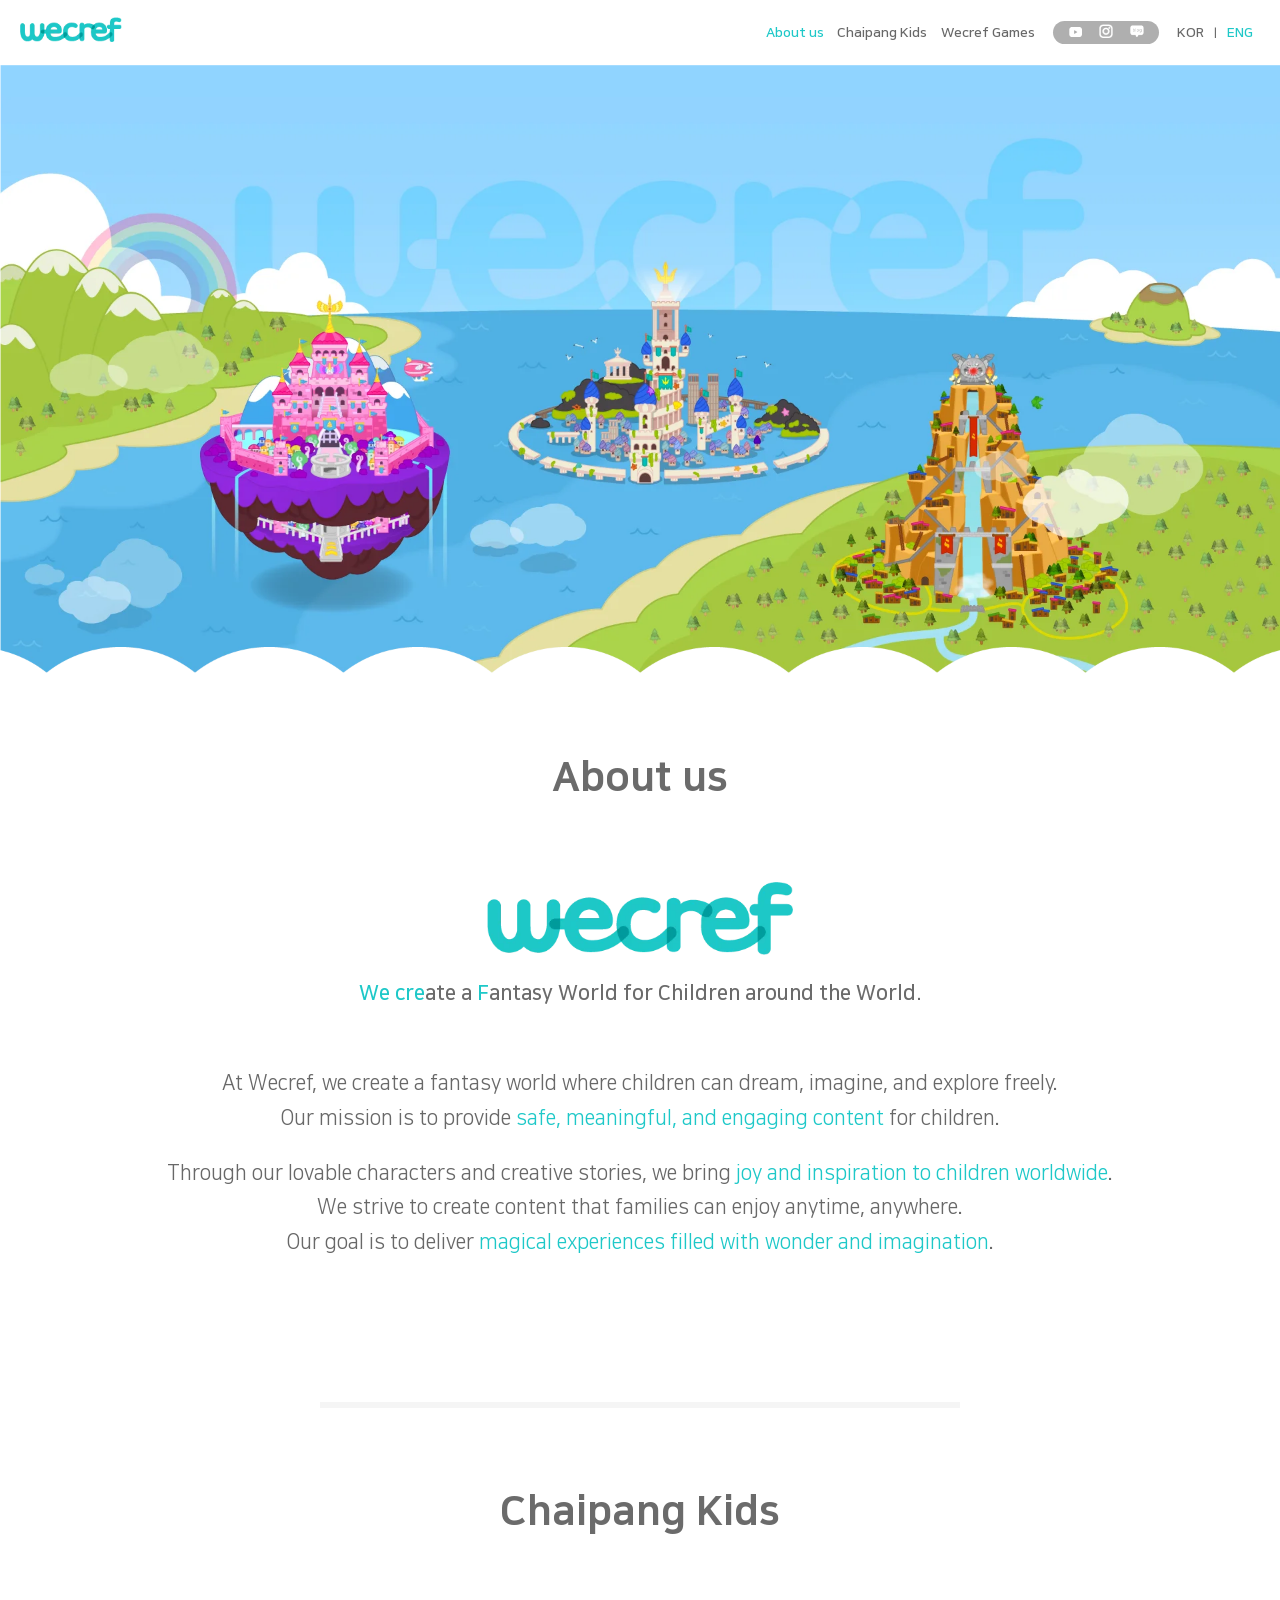
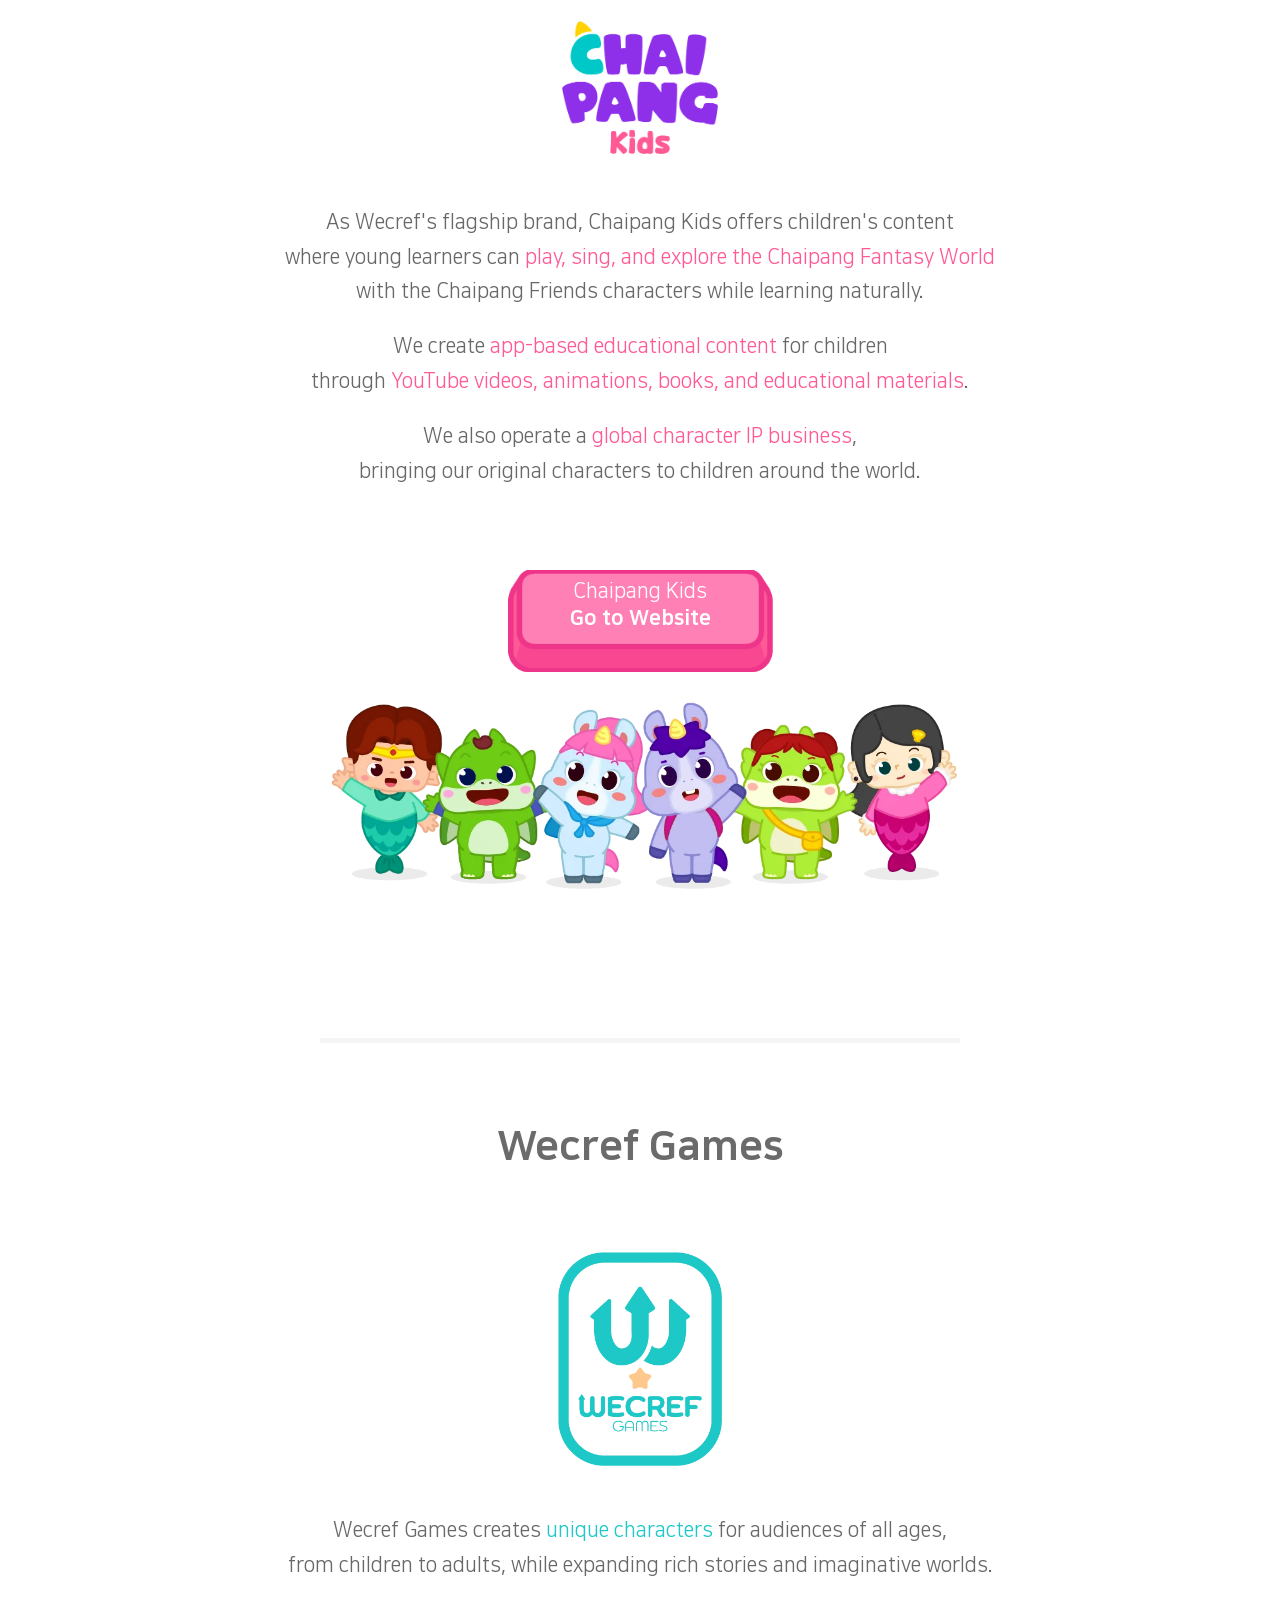
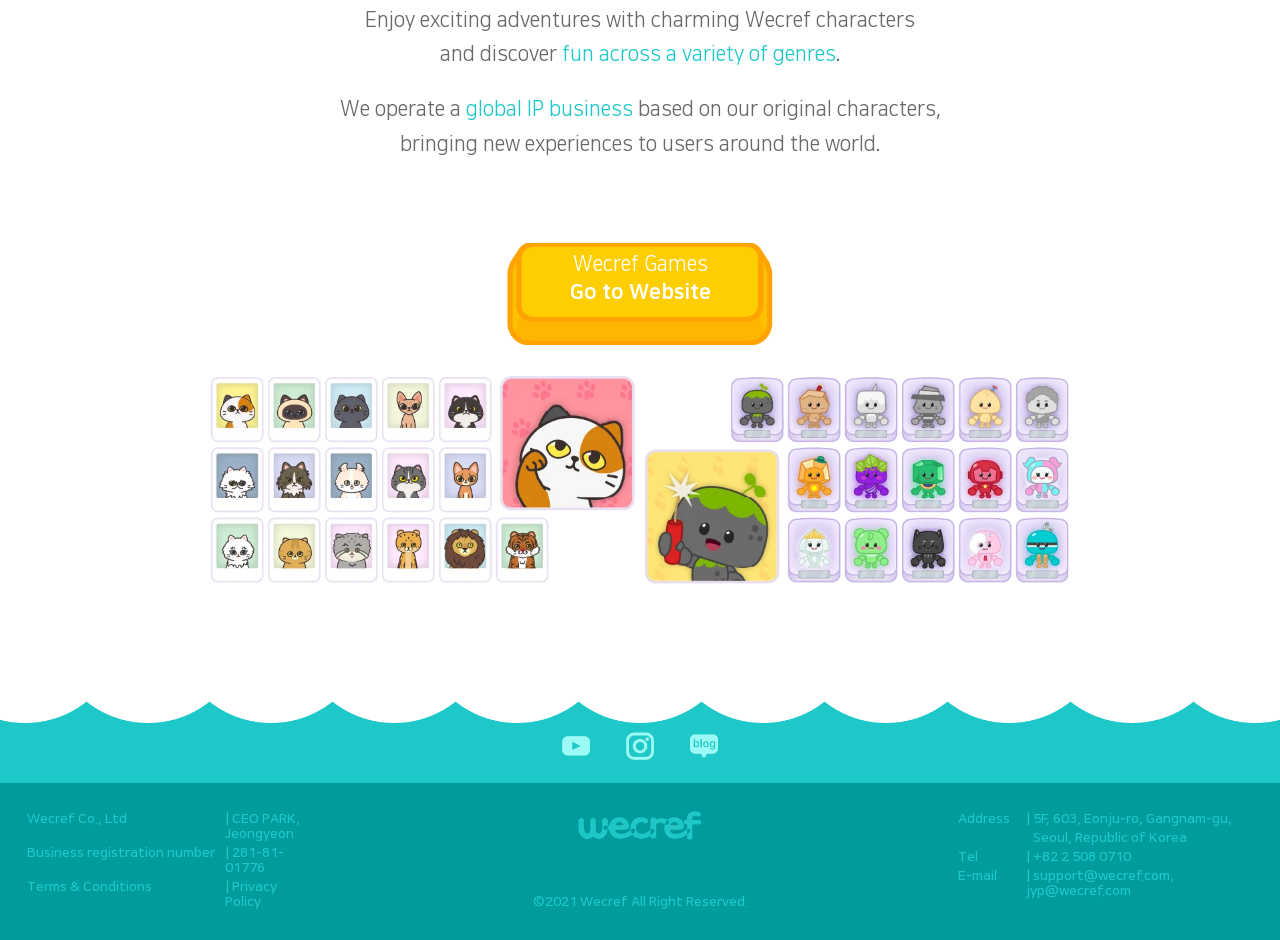
==== index.html @ ae966ffa "초기 설정: Web_Wecref 베이스 프로젝트 복사 (신규 git 저장소)" ====
<html lang="en">
<head>
    <meta charset="UTF-8">
    <meta http-equiv="X-UA-Compatible" content="IE=edge">
    <meta name="viewport" content="width=device-width, initial-scale=1.0">
    <title></title>
    <script type="module">
      import { isKorea } from './shared/Language.js';
      isKorea() ? window.location.replace("kr_index.html") : window.location.replace("en_index.html");
    </script>
</head>
<body>
</body>
</html>
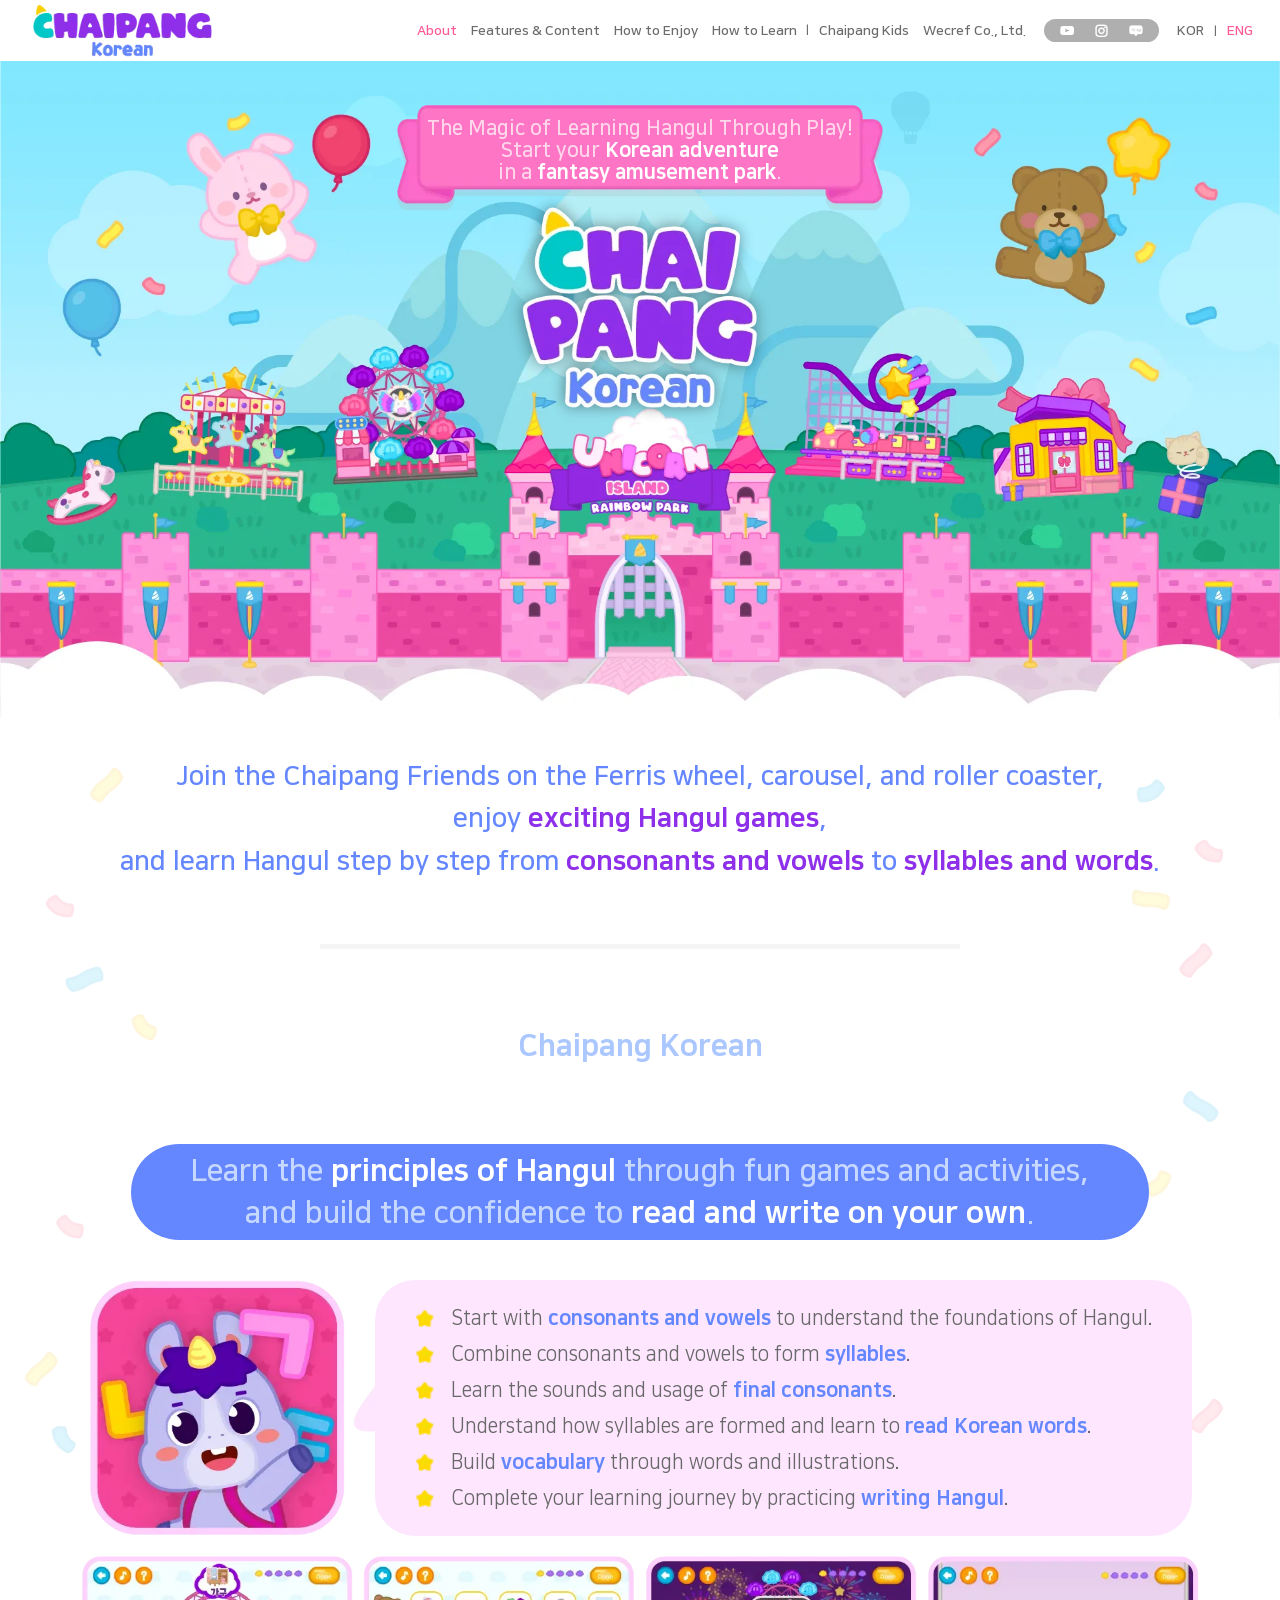
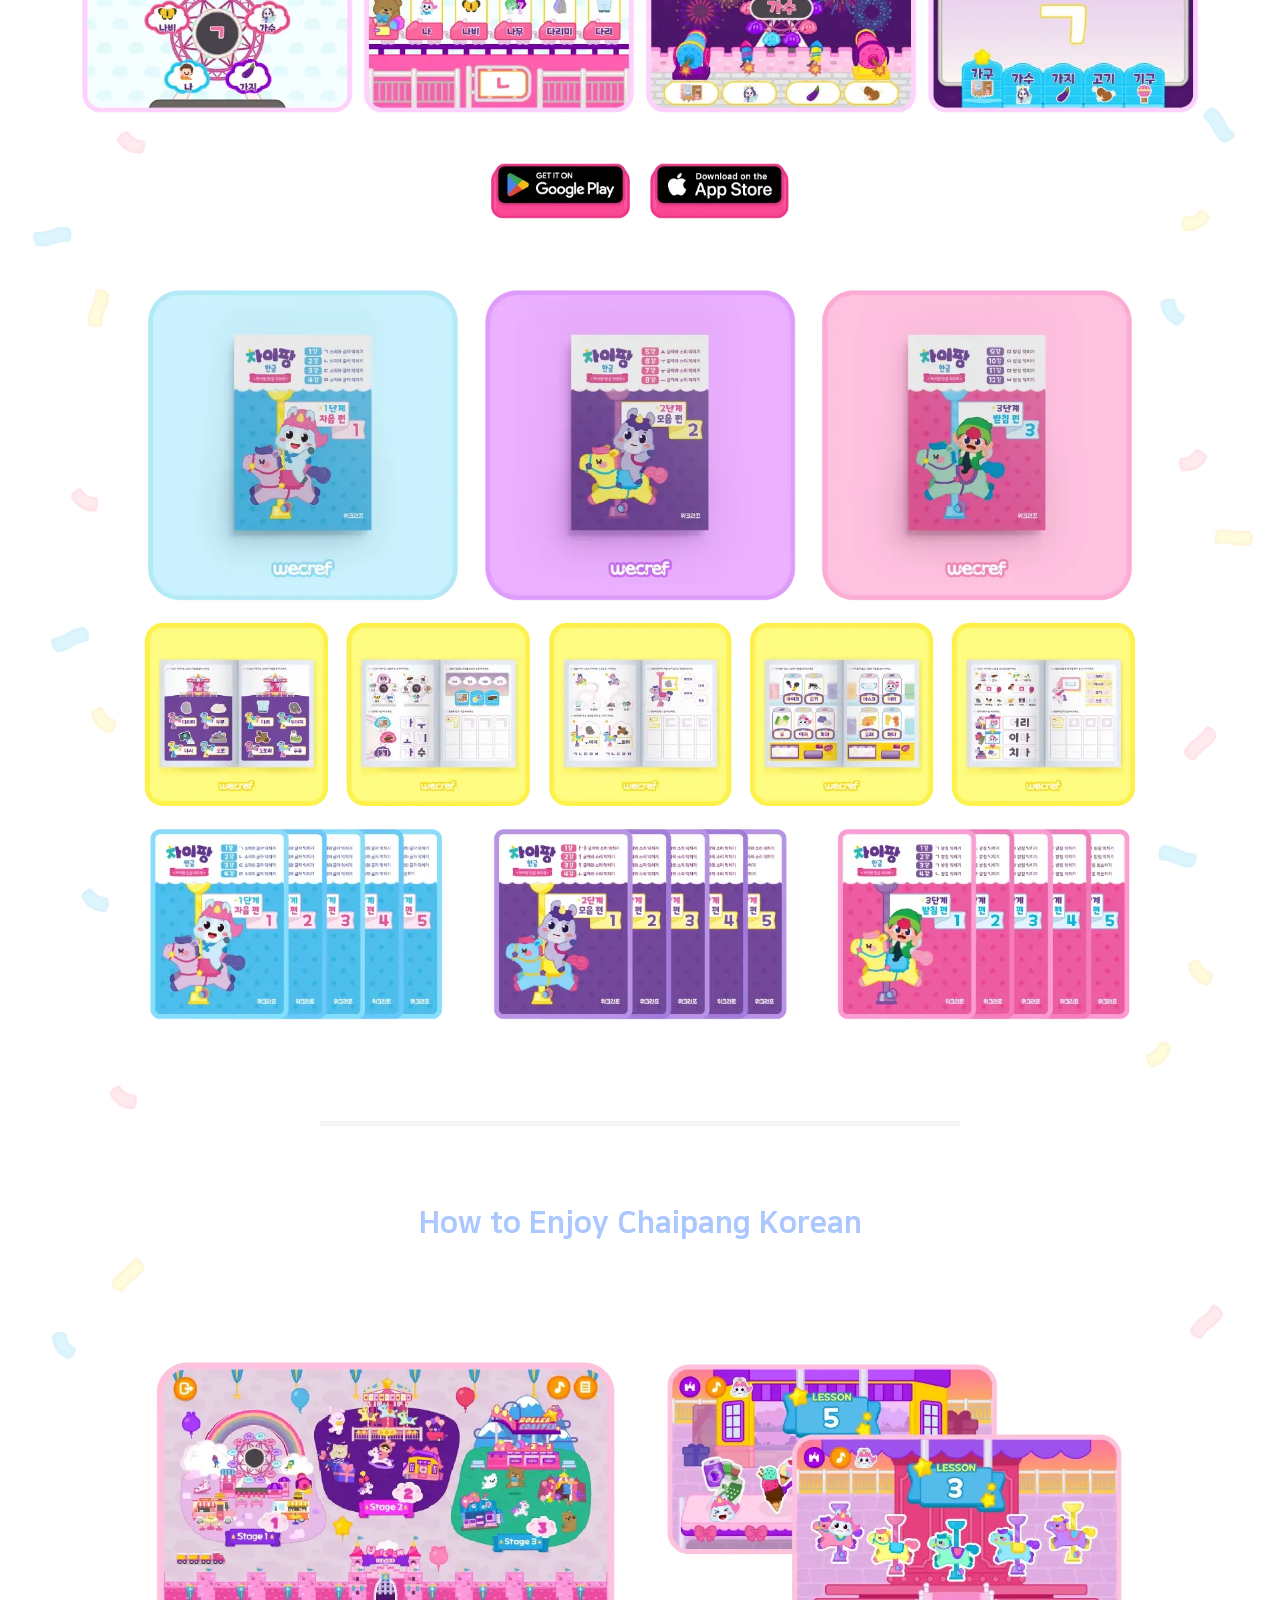
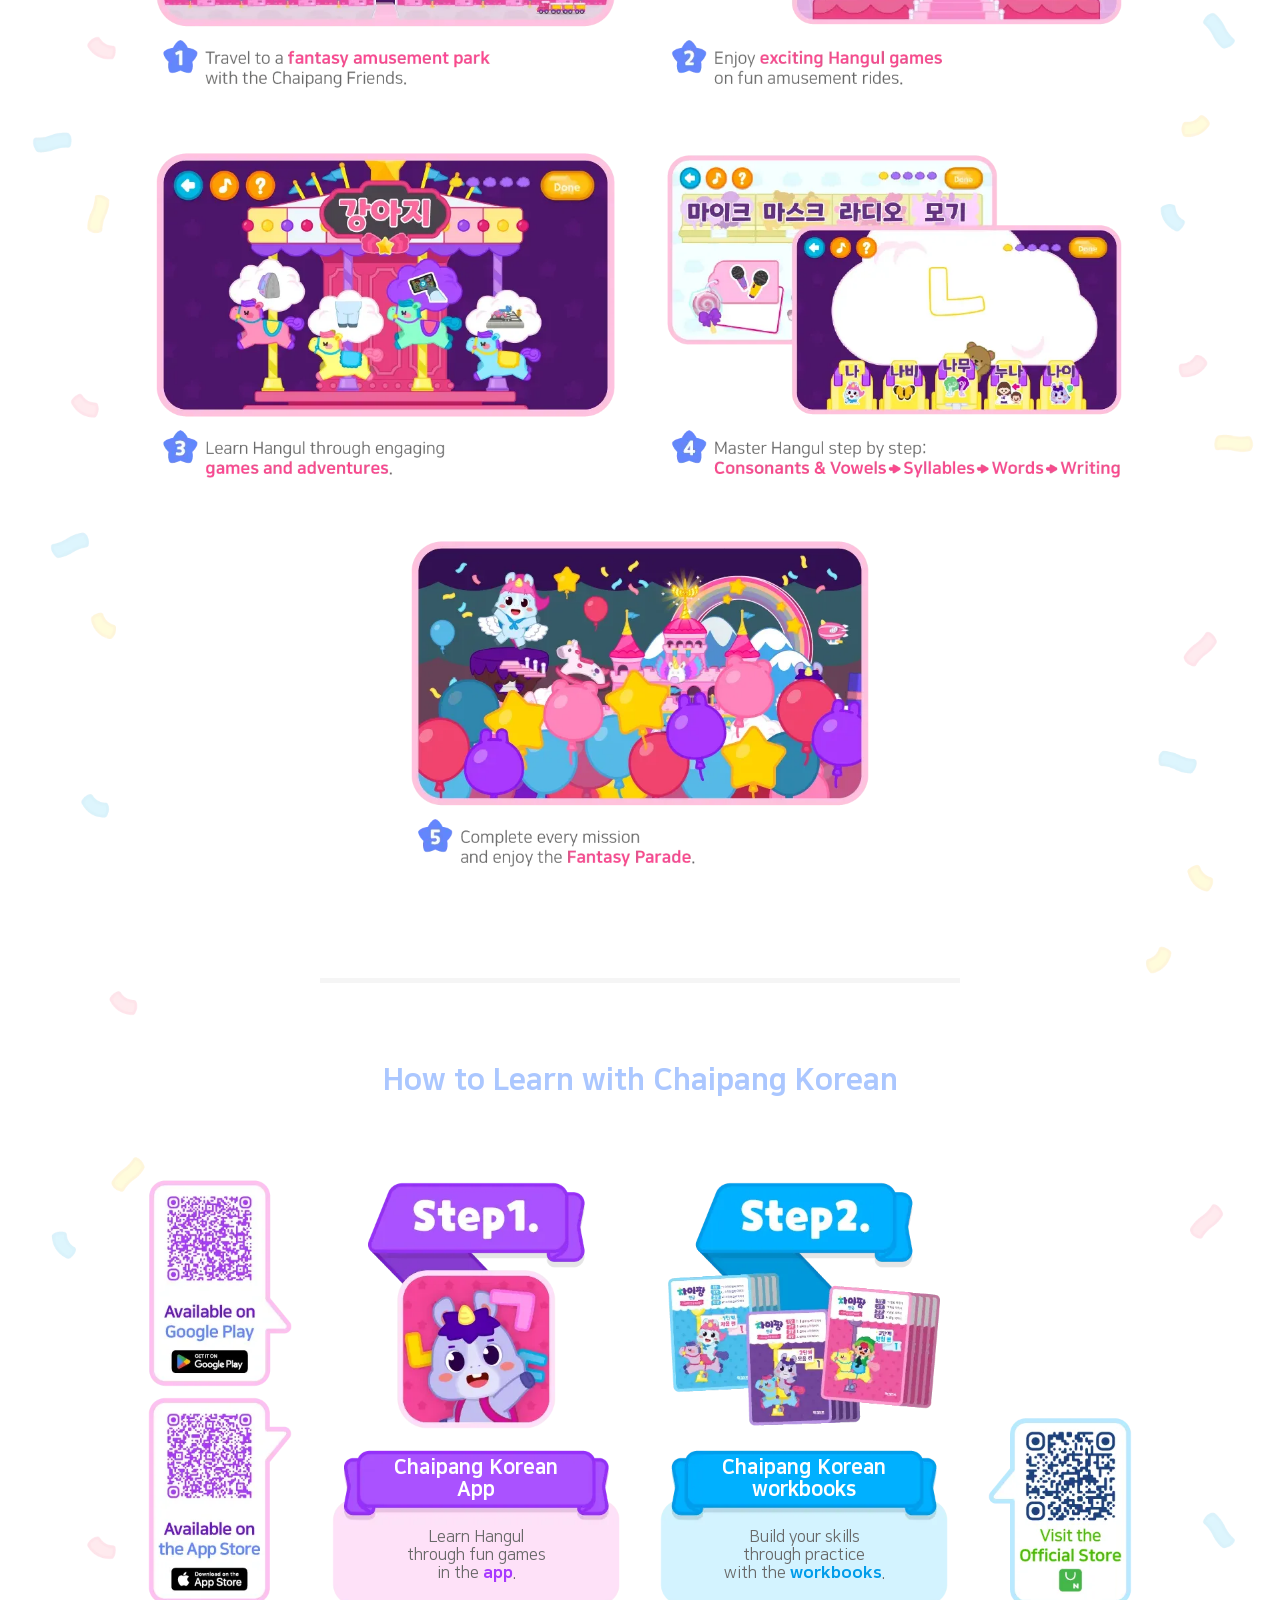
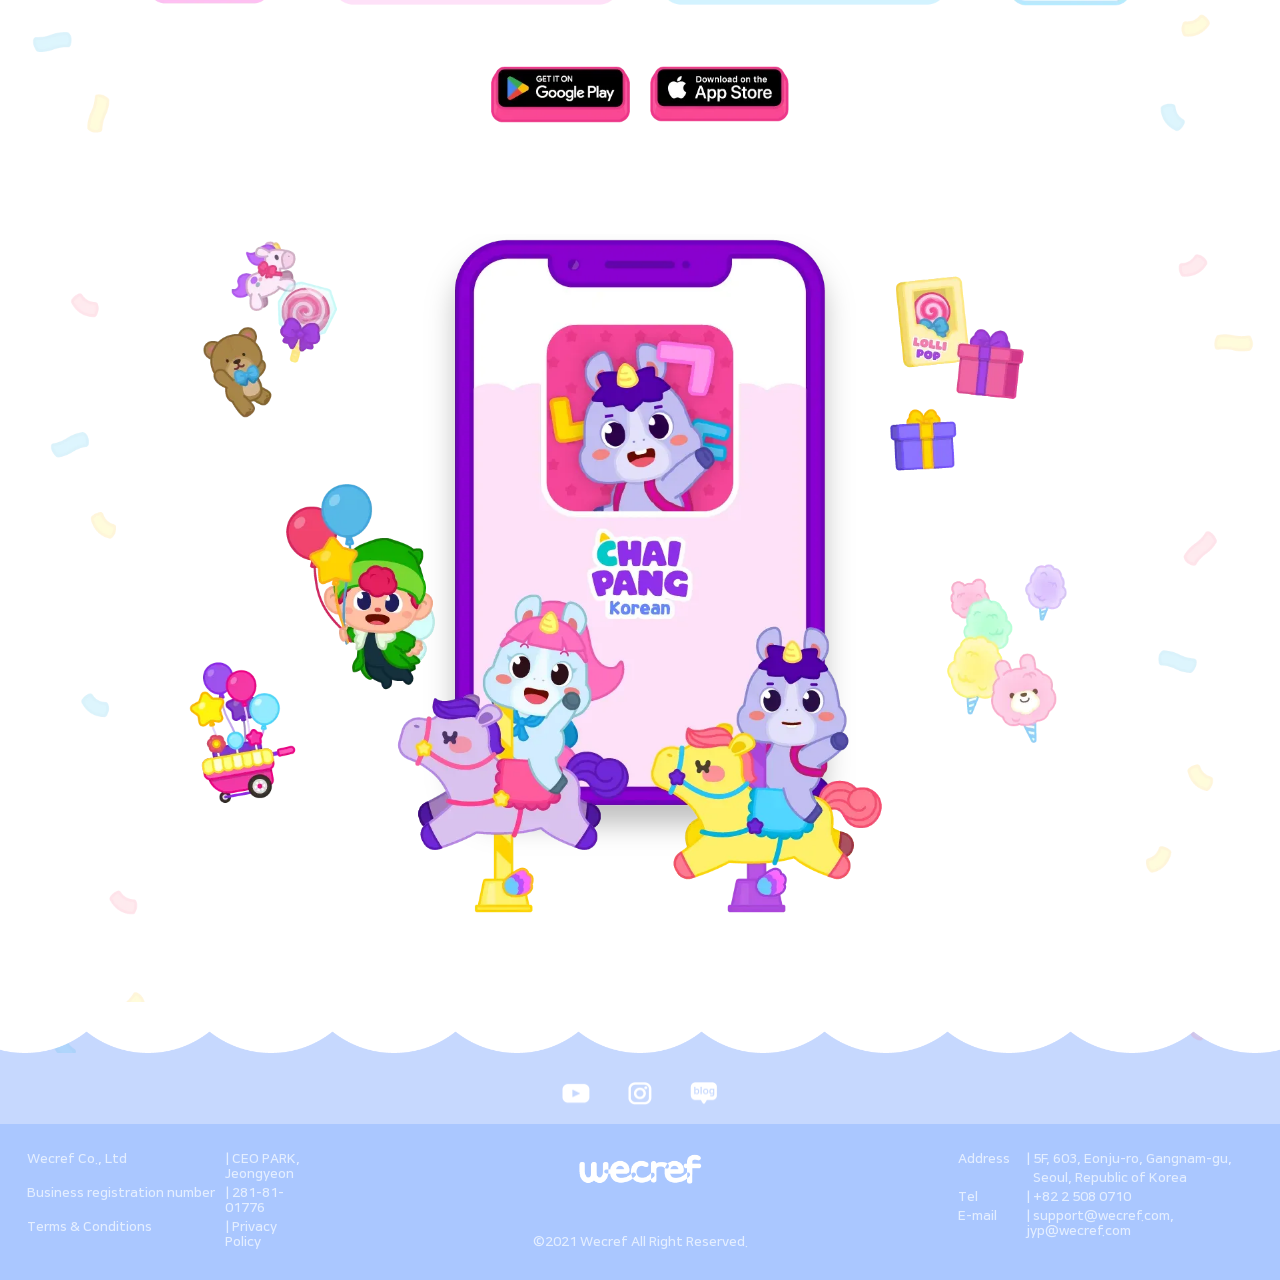
==== commit 52532d37: "[수정] index.html meta 정보 en_index.html 기준으로 적용" ====
--- a/index.html
+++ b/index.html
@@ -1,14 +1,42 @@
+<!DOCTYPE html>
 <html lang="en">
+
 <head>
     <meta charset="UTF-8">
-    <meta http-equiv="X-UA-Compatible" content="IE=edge">
     <meta name="viewport" content="width=device-width, initial-scale=1.0">
-    <title></title>
+
+    <meta name="description"
+        content="Wecref Co., Ltd. aims to create a fantasy world for children around the world by creating and providing 'highly informative, safe and interesting' content. We are expanding our business areas, centering on brands such as Chaipang Kids, Wecref Games, and so on." />
+    <meta name="author" content="K.Moon" />
+    <meta name="publisher" content="Wecref" />
+    <meta name="generator" content="Visual Studio Code" />
+    <meta name="email" content="wecref.dev@gmail.com" />
+    <meta name="date" content="2022-02-28T13:50:00+09:00" />
+    <meta name="copyright" content="2022 Wecref Co., Ltd." />
+
+    <!-- Open Graph 메타태그 -->
+    <meta property="og:type" content="website" />
+    <meta property="og:url" content="https://wecref.com/" />
+    <meta property="og:title" content="Wecref" />
+    <meta property="og:image" content="https://wecref.com/shared/images/share.png" />
+    <meta property="og:description"
+        content="Wecref Co., Ltd. aims to create a fantasy world for children around the world by creating and providing 'highly informative, safe and interesting' content. We are expanding our business areas, centering on brands such as Chaipang Kids, Wecref Games, and so on." />
+    <meta property="og:site_name" content="Wecref" />
+    <meta property="og:locale" content="en_US" />
+    <meta property="og:image:width" content="1200" />
+    <meta property="og:image:height" content="630" />
+    <meta property="og:image:alt" content="Chaipang share thumbnail" />
+
+    <link rel="shortcut icon" type="image/png" href="shared/images/website_Icon_Korean.png" />
+    <title>Chaipang Korean</title>
+
     <script type="module">
       import { isKorea } from './shared/Language.js';
       isKorea() ? window.location.replace("kr_index.html") : window.location.replace("en_index.html");
     </script>
 </head>
+
 <body>
 </body>
-</html>+
+</html>
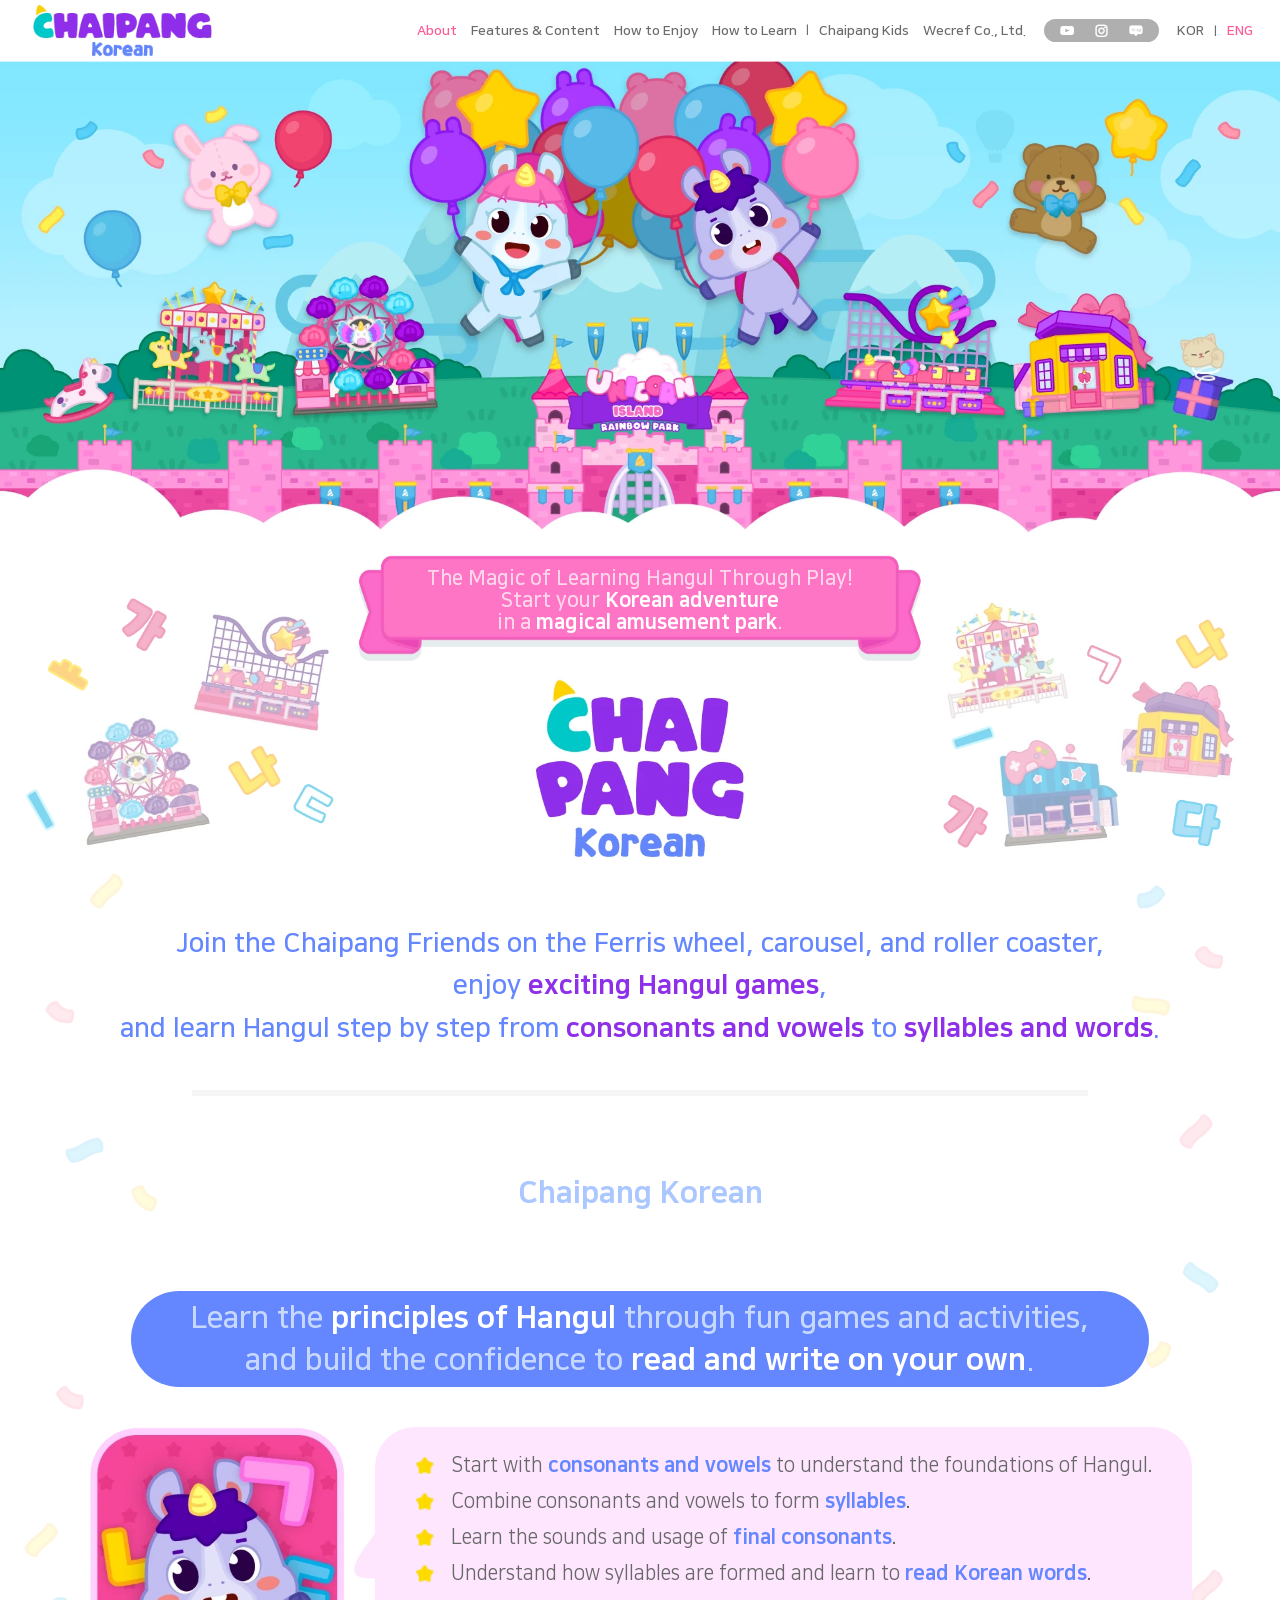
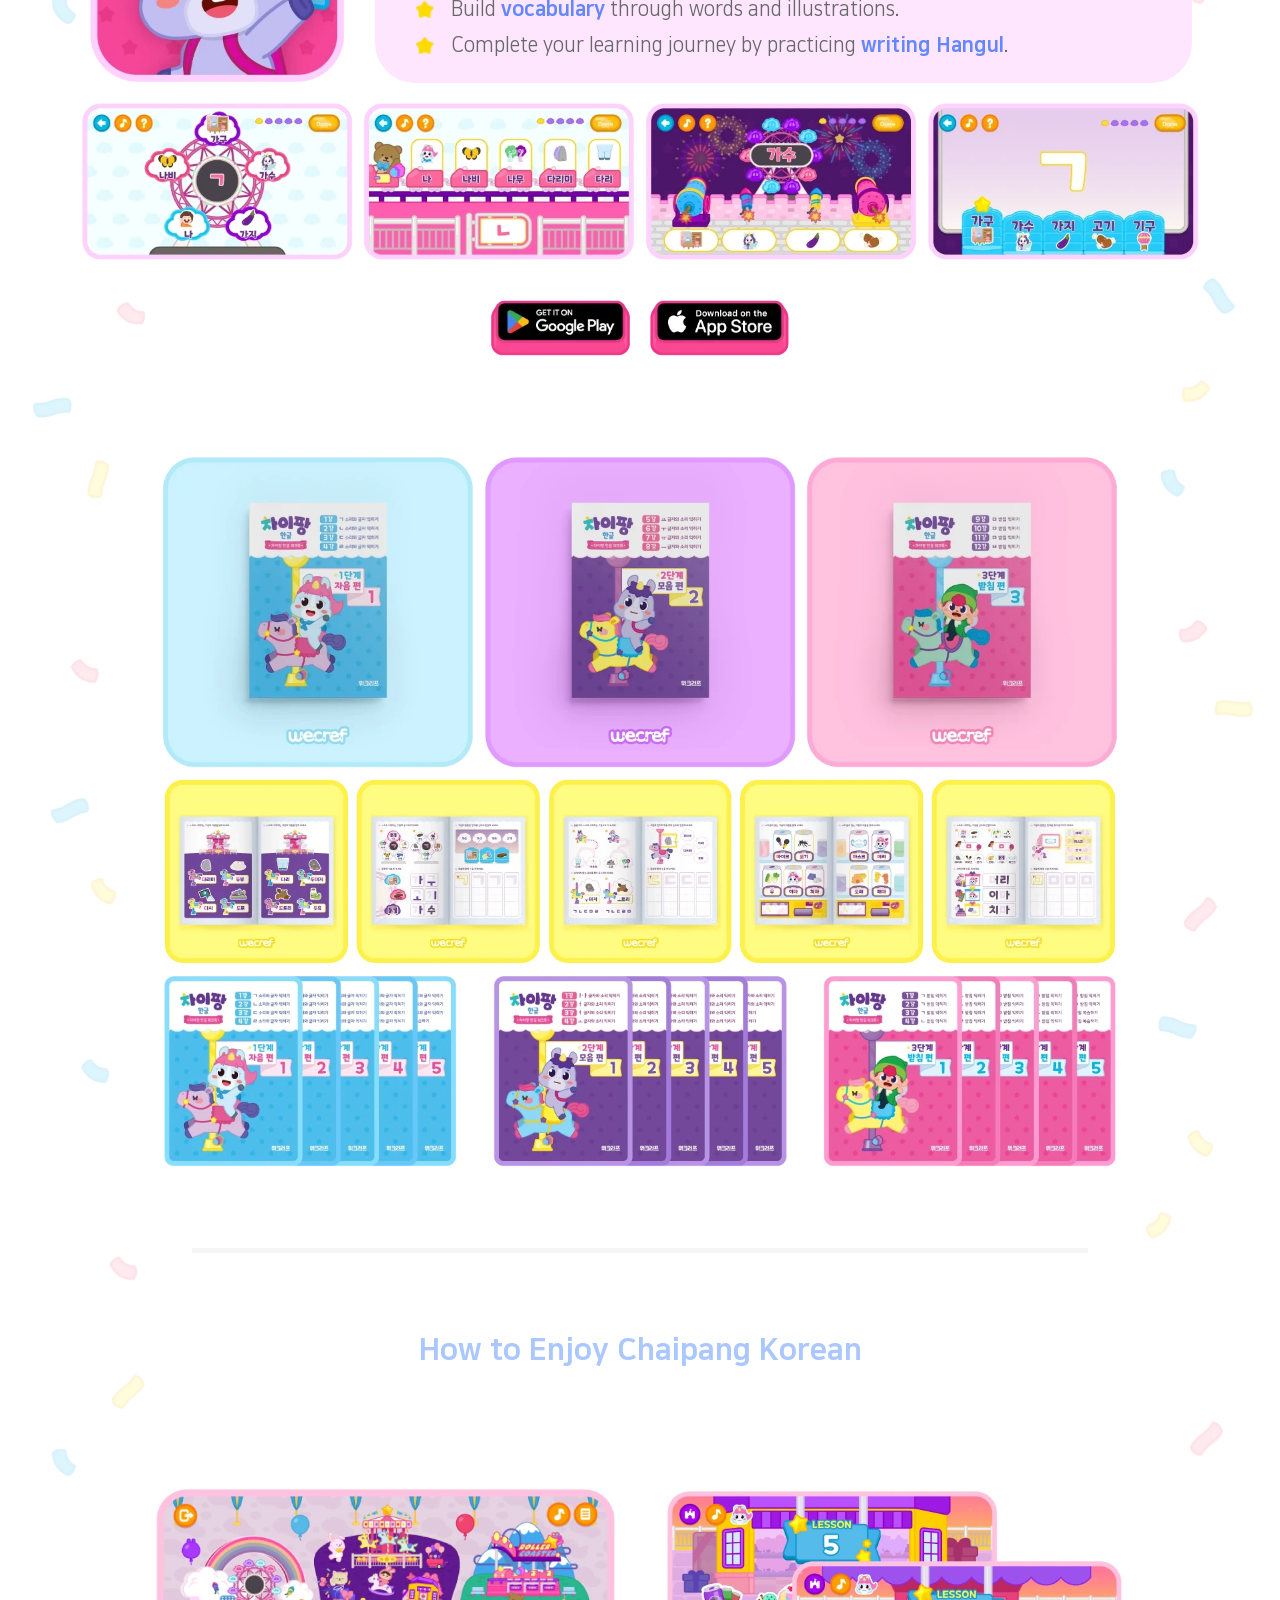
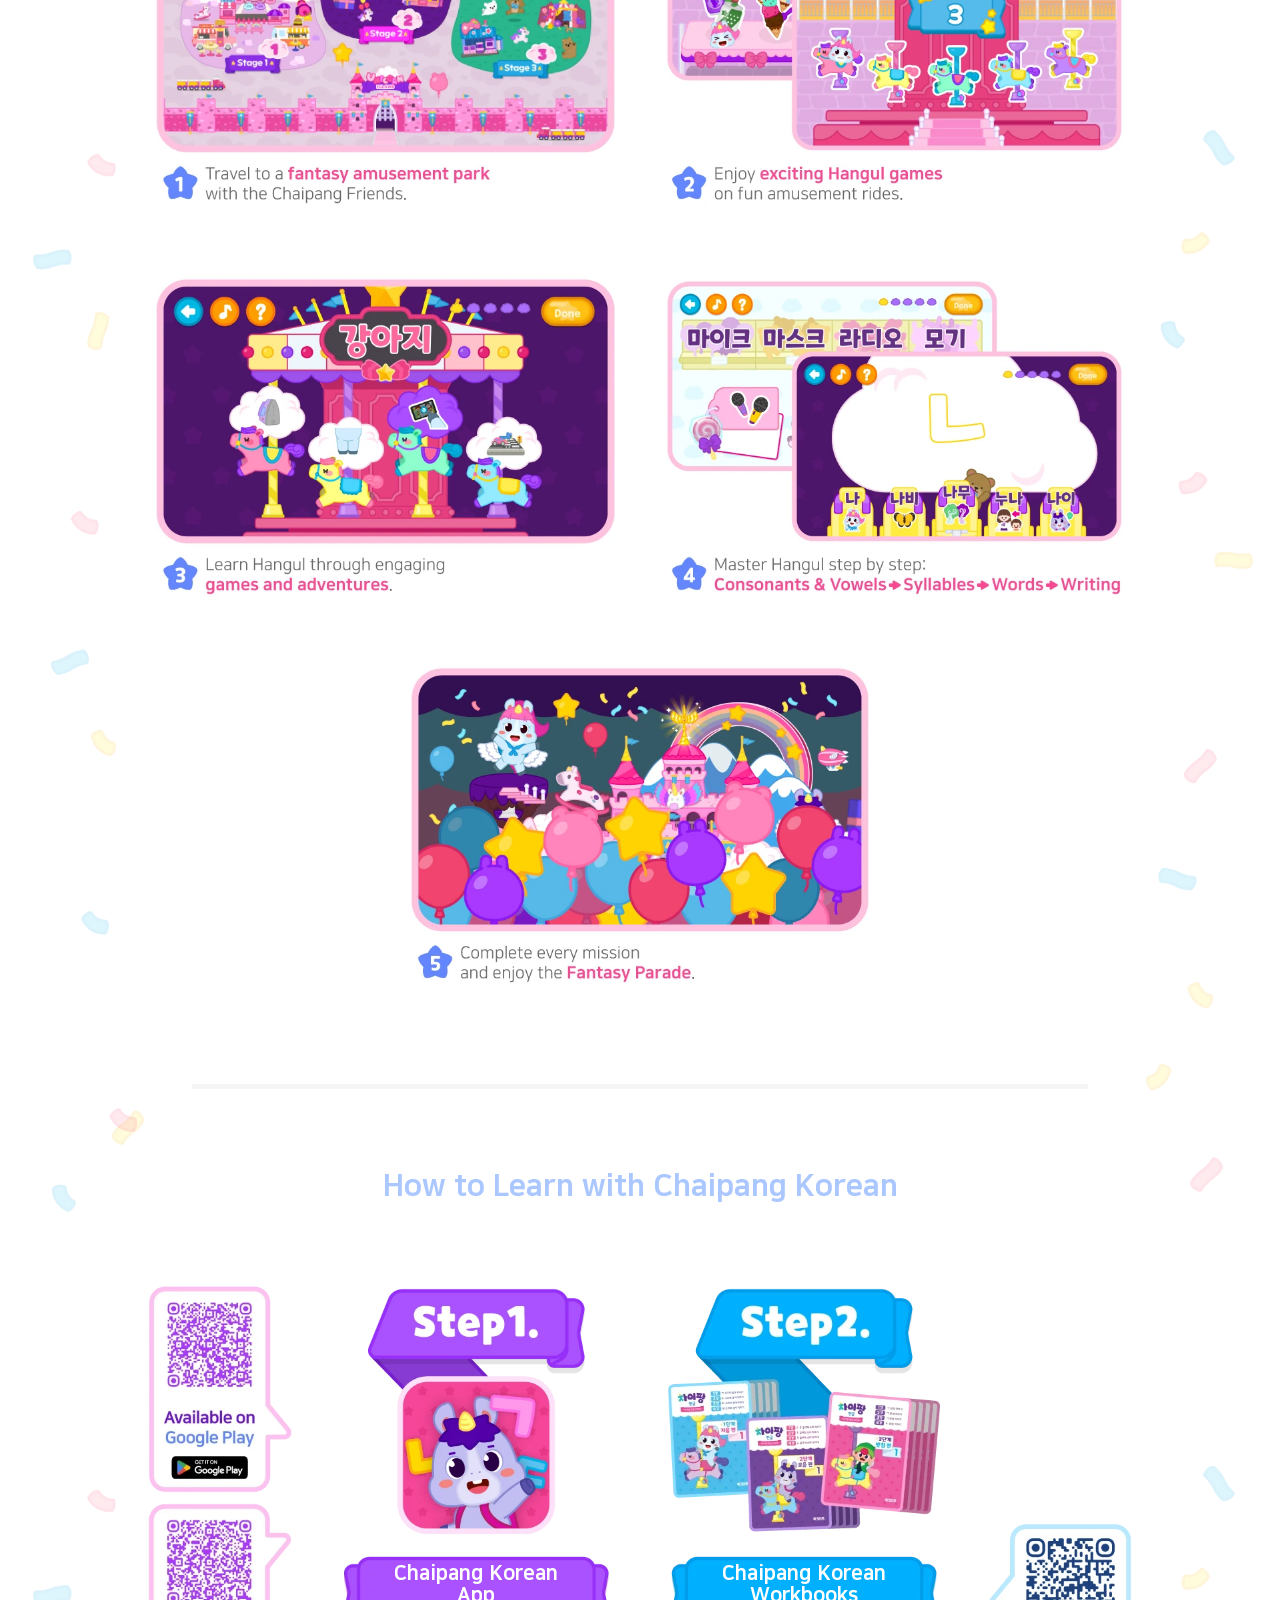
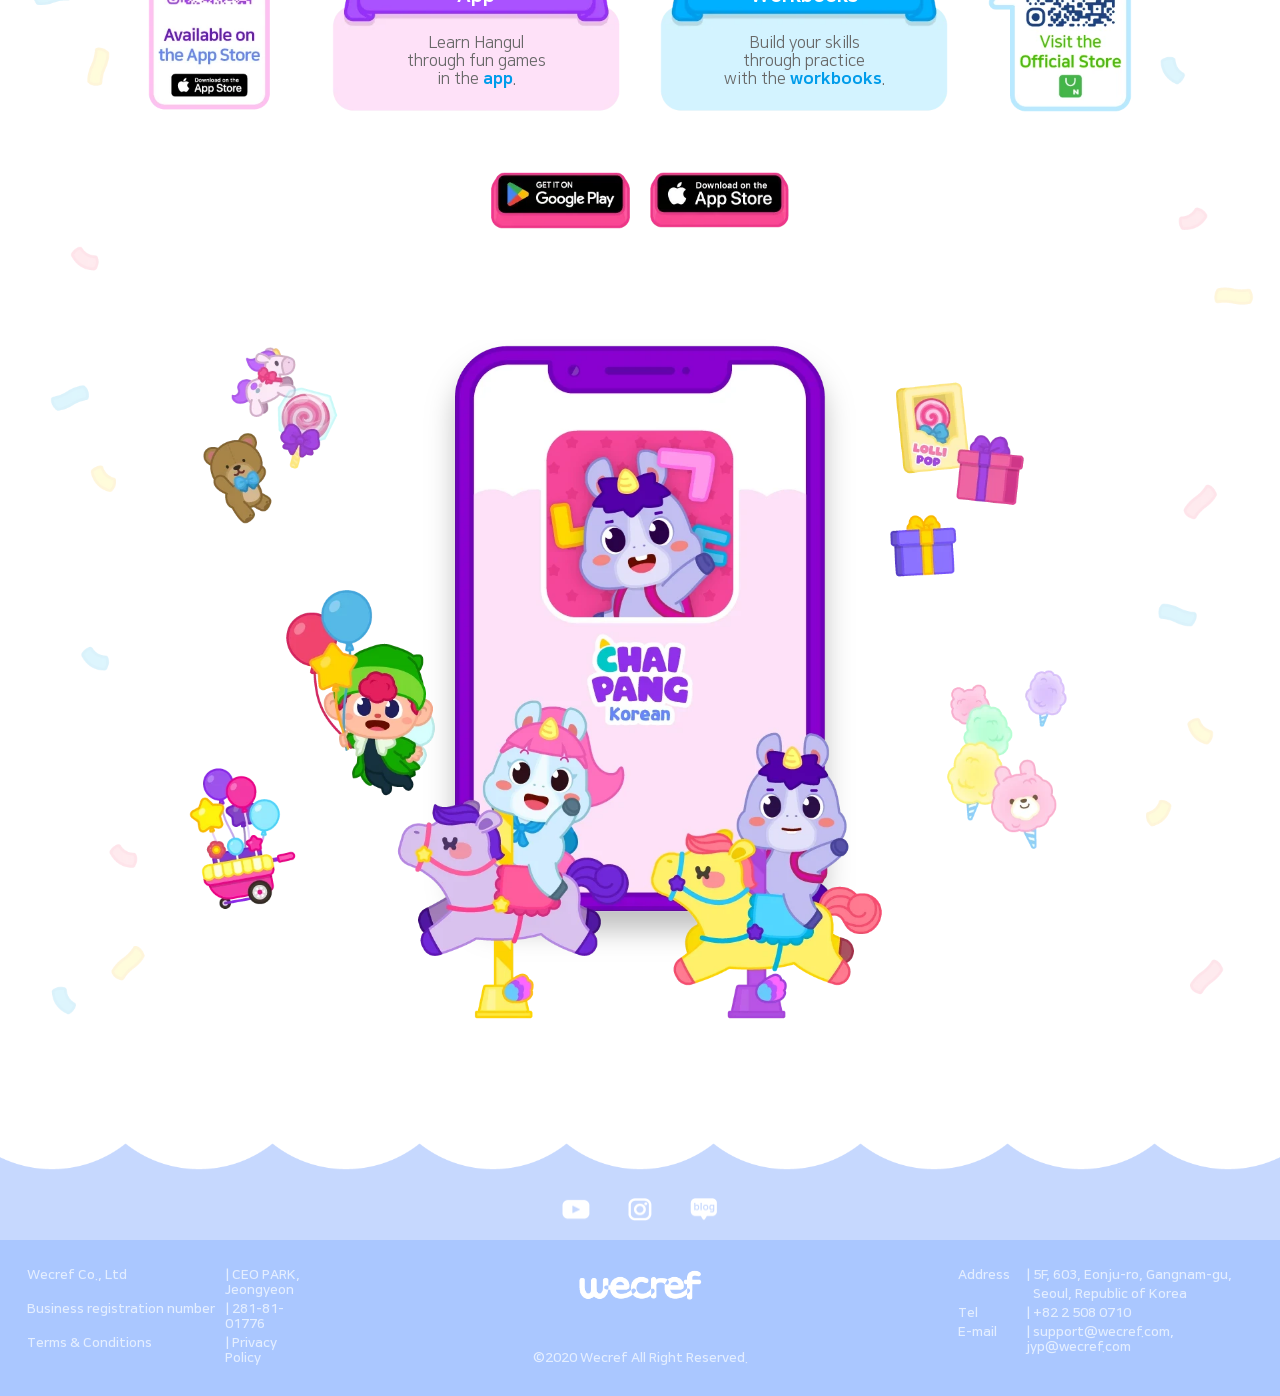
==== commit dd6766b8: "share 이미지 교체, og:url/og:image CNAME 정정, copyright 2022→2020 통일" ====
--- a/index.html
+++ b/index.html
@@ -12,16 +12,16 @@
     <meta name="generator" content="Visual Studio Code" />
     <meta name="email" content="wecref.dev@gmail.com" />
     <meta name="date" content="2022-02-28T13:50:00+09:00" />
-    <meta name="copyright" content="2022 Wecref Co., Ltd." />
+    <meta name="copyright" content="2020 Wecref Co., Ltd." />
 
     <!-- Open Graph 메타태그 -->
     <meta property="og:type" content="website" />
-    <meta property="og:url" content="https://wecref.com/" />
-    <meta property="og:title" content="Wecref" />
-    <meta property="og:image" content="https://wecref.com/shared/images/share.png" />
+    <meta property="og:url" content="https://korean.chaipangkids.com/" />
+    <meta property="og:title" content="Chaipang Korean" />
+    <meta property="og:image" content="https://korean.chaipangkids.com/shared/images/share.png" />
     <meta property="og:description"
         content="Wecref Co., Ltd. aims to create a fantasy world for children around the world by creating and providing 'highly informative, safe and interesting' content. We are expanding our business areas, centering on brands such as Chaipang Kids, Wecref Games, and so on." />
-    <meta property="og:site_name" content="Wecref" />
+    <meta property="og:site_name" content="Chaipang Korean" />
     <meta property="og:locale" content="en_US" />
     <meta property="og:image:width" content="1200" />
     <meta property="og:image:height" content="630" />
